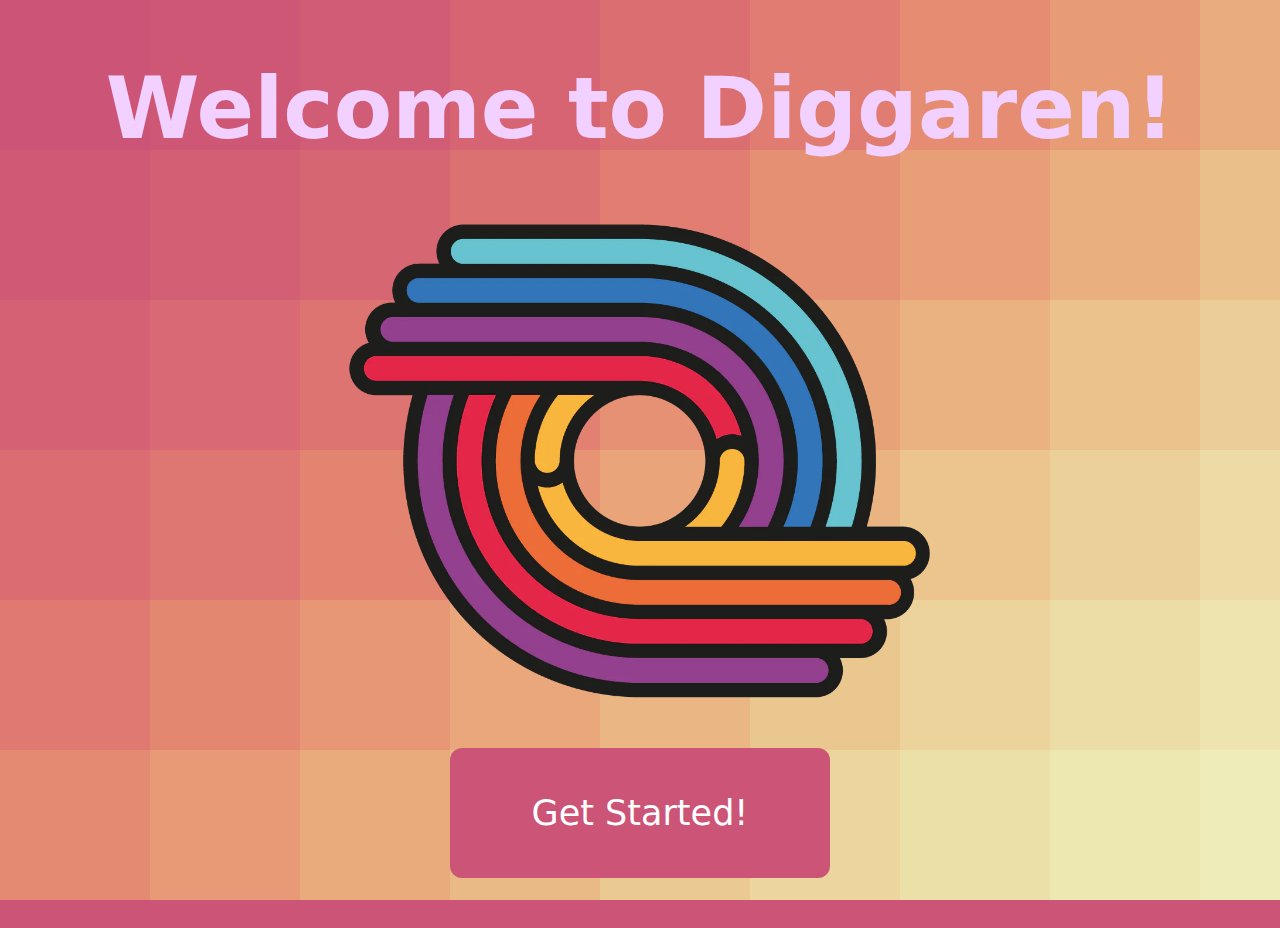
==== Diggaren/index.html @ e662197d "Add files via upload" ====
<!DOCTYPE html>
<html lang="sv">
  <head>
    <meta charset="utf-8">
    <link href="static/style.css" rel="stylesheet">
    <title>Diggaren</title>
  </head>
  <body>
    <main>
        <div class="container">
            <header>
                <h1>Welcome to Diggaren!</h1>
            </header>
        </div>

        <div class="image1">
            <img src="views/be-with-records.v2.webp" alt="record">

        </div>

        <div id="button">
            <a href="home.html" class="button">Get Started!</a>
        </div>
    </main>
  </body>
</html>
---- Diggaren/static/style.css ----
/*Startsida*/

body {
    background-color: #cc5577;
    background-image: url("data:image/svg+xml,%3Csvg xmlns='http://www.w3.org/2000/svg' width='100%25' height='100%25' viewBox='0 0 100 60'%3E%3Cg %3E%3Crect fill='%23cc5577' width='11' height='11'/%3E%3Crect fill='%23ce5776' x='10' width='11' height='11'/%3E%3Crect fill='%23d05a76' y='10' width='11' height='11'/%3E%3Crect fill='%23d15c75' x='20' width='11' height='11'/%3E%3Crect fill='%23d35f74' x='10' y='10' width='11' height='11'/%3E%3Crect fill='%23d46174' y='20' width='11' height='11'/%3E%3Crect fill='%23d66473' x='30' width='11' height='11'/%3E%3Crect fill='%23d76673' x='20' y='10' width='11' height='11'/%3E%3Crect fill='%23d96972' x='10' y='20' width='11' height='11'/%3E%3Crect fill='%23da6c72' y='30' width='11' height='11'/%3E%3Crect fill='%23db6e71' x='40' width='11' height='11'/%3E%3Crect fill='%23dc7171' x='30' y='10' width='11' height='11'/%3E%3Crect fill='%23dd7471' x='20' y='20' width='11' height='11'/%3E%3Crect fill='%23de7671' x='10' y='30' width='11' height='11'/%3E%3Crect fill='%23df7971' y='40' width='11' height='11'/%3E%3Crect fill='%23e07c71' x='50' width='11' height='11'/%3E%3Crect fill='%23e17e71' x='40' y='10' width='11' height='11'/%3E%3Crect fill='%23e28171' x='30' y='20' width='11' height='11'/%3E%3Crect fill='%23e38471' x='20' y='30' width='11' height='11'/%3E%3Crect fill='%23e38771' x='10' y='40' width='11' height='11'/%3E%3Crect fill='%23e48972' y='50' width='11' height='11'/%3E%3Crect fill='%23e58c72' x='60' width='11' height='11'/%3E%3Crect fill='%23e58f73' x='50' y='10' width='11' height='11'/%3E%3Crect fill='%23e69173' x='40' y='20' width='11' height='11'/%3E%3Crect fill='%23e69474' x='30' y='30' width='11' height='11'/%3E%3Crect fill='%23e79775' x='20' y='40' width='11' height='11'/%3E%3Crect fill='%23e79a75' x='10' y='50' width='11' height='11'/%3E%3Crect fill='%23e89c76' x='70' width='11' height='11'/%3E%3Crect fill='%23e89f77' x='60' y='10' width='11' height='11'/%3E%3Crect fill='%23e8a278' x='50' y='20' width='11' height='11'/%3E%3Crect fill='%23e9a47a' x='40' y='30' width='11' height='11'/%3E%3Crect fill='%23e9a77b' x='30' y='40' width='11' height='11'/%3E%3Crect fill='%23e9aa7c' x='20' y='50' width='11' height='11'/%3E%3Crect fill='%23e9ac7e' x='80' width='11' height='11'/%3E%3Crect fill='%23eaaf7f' x='70' y='10' width='11' height='11'/%3E%3Crect fill='%23eab281' x='60' y='20' width='11' height='11'/%3E%3Crect fill='%23eab482' x='50' y='30' width='11' height='11'/%3E%3Crect fill='%23eab784' x='40' y='40' width='11' height='11'/%3E%3Crect fill='%23eaba86' x='30' y='50' width='11' height='11'/%3E%3Crect fill='%23ebbc88' x='90' width='11' height='11'/%3E%3Crect fill='%23ebbf8a' x='80' y='10' width='11' height='11'/%3E%3Crect fill='%23ebc18c' x='70' y='20' width='11' height='11'/%3E%3Crect fill='%23ebc48e' x='60' y='30' width='11' height='11'/%3E%3Crect fill='%23ebc790' x='50' y='40' width='11' height='11'/%3E%3Crect fill='%23ebc992' x='40' y='50' width='11' height='11'/%3E%3Crect fill='%23ebcc94' x='90' y='10' width='11' height='11'/%3E%3Crect fill='%23ebce97' x='80' y='20' width='11' height='11'/%3E%3Crect fill='%23ebd199' x='70' y='30' width='11' height='11'/%3E%3Crect fill='%23ecd39c' x='60' y='40' width='11' height='11'/%3E%3Crect fill='%23ecd69e' x='50' y='50' width='11' height='11'/%3E%3Crect fill='%23ecd8a1' x='90' y='20' width='11' height='11'/%3E%3Crect fill='%23ecdba4' x='80' y='30' width='11' height='11'/%3E%3Crect fill='%23ecdda6' x='70' y='40' width='11' height='11'/%3E%3Crect fill='%23ece0a9' x='60' y='50' width='11' height='11'/%3E%3Crect fill='%23ede2ac' x='90' y='30' width='11' height='11'/%3E%3Crect fill='%23ede4af' x='80' y='40' width='11' height='11'/%3E%3Crect fill='%23ede7b2' x='70' y='50' width='11' height='11'/%3E%3Crect fill='%23ede9b5' x='90' y='40' width='11' height='11'/%3E%3Crect fill='%23eeecb8' x='80' y='50' width='11' height='11'/%3E%3Crect fill='%23EEB' x='90' y='50' width='11' height='11'/%3E%3C/g%3E%3C/svg%3E");
    background-attachment: fixed;
    background-size: cover;
}

.container{
    height: 200px;
    display: flex;
    align-items: center;
    justify-content: center;
    width: auto;
}

header > h1 {
    font-family:system-ui, -apple-system, BlinkMacSystemFont, 'Segoe UI', Roboto, Oxygen, Ubuntu, Cantarell, 'Open Sans', 'Helvetica Neue', sans-serif;
    font-size: 85px;
    color: rgb(242, 208, 255);
}

.image1{
    display: flex;
    margin-left: auto;
    margin-right: auto;
    align-items: center;
    justify-content: center;
    padding-bottom: 40px;
    margin-top: none;
}

img{
    width: 600px;
    height: 500px;
    margin-top: none;
}

.button {
    background-color: #cc5577; /* Green */
    border-radius: 12px;
    color: white;
    padding: 15px 32px;
    text-align: center;
    text-decoration: none;
    display: flex;
    font-size: 35px;
    font-family:system-ui, -apple-system, BlinkMacSystemFont, 'Segoe UI', Roboto, Oxygen, Ubuntu, Cantarell, 'Open Sans', 'Helvetica Neue', sans-serif;
    transition-duration: 0.5s;
    align-items: center;
    justify-content: center;
    width: 25%;
    height: 100px;
    margin: auto;
    margin-bottom: 50px;
}

.button:hover {
    background-color: #ce758e; /* Green */
    color: white;
}


/*Hem-huvudmeny*/

header > h2 {
    background-color: #ffb8cc;
    padding: 50px;
    font-size: 35px;
    font-family: system-ui, -apple-system, BlinkMacSystemFont, 'Segoe UI', Roboto, Oxygen, Ubuntu, Cantarell, 'Open Sans', 'Helvetica Neue', sans-serif;
    color: white;
    margin: auto;
    border-radius: 10px;
}


.sidenav {
    height: 100%;
    width: 200px;
    position: flex;
    margin-top: 10px;
    top: 0;
    left: 0;
    background-color: rgb(255, 255, 255);
    padding-top: 20px;
    font-family: system-ui, -apple-system, BlinkMacSystemFont, 'Segoe UI', Roboto, Oxygen, Ubuntu, Cantarell, 'Open Sans', 'Helvetica Neue', sans-serif;
    border-radius: 10px;
    float: left;
}
  

.sidenav a {
    padding: 6px 8px 6px 16px;
    text-decoration: none;
    font-size: 20px;
    color: #000000;
    display: block;
    border: none;
    background: none;
    width:100%;
    text-align: left;
    cursor: pointer;
    outline: none;
}
  

.sidenav a:hover {
    color: #a1a1a1;
}


  
  /* Main content */
.main {
    margin-left: 200px; /* Same as the width of the sidenav */
    font-size: 20px; /* Increased text to enable scrolling */
    padding: 0px 10px;
}
  
.active {
    background-color: #fca4a4;
    color: white;
}
  


footer{
    position: absolute;
    margin-top: 10px;
    left: 0;
    bottom: 0;
    max-width: 100%;
    background-color: #ffb8cc;
    color: white;
    text-align: center;
    padding: 20px;
    border-radius: 10px;

}

/* radio buttons */

.radiobtns {
    display: grid;
    border:1px solid #000;
    grid-gap: 10px;
    grid-template-columns: repeat(auto-fill, minmax(100px,1fr) minmax(200px,2fr));
}

.radiobtns > button {
    background-color: #444;
    color: #fff;
    border-radius: 5px;
    padding: 20px;
    font-size: 150%;
}

.radiobtns, button:hover {
    background-color: #ff9ab6;
    color: white;
}
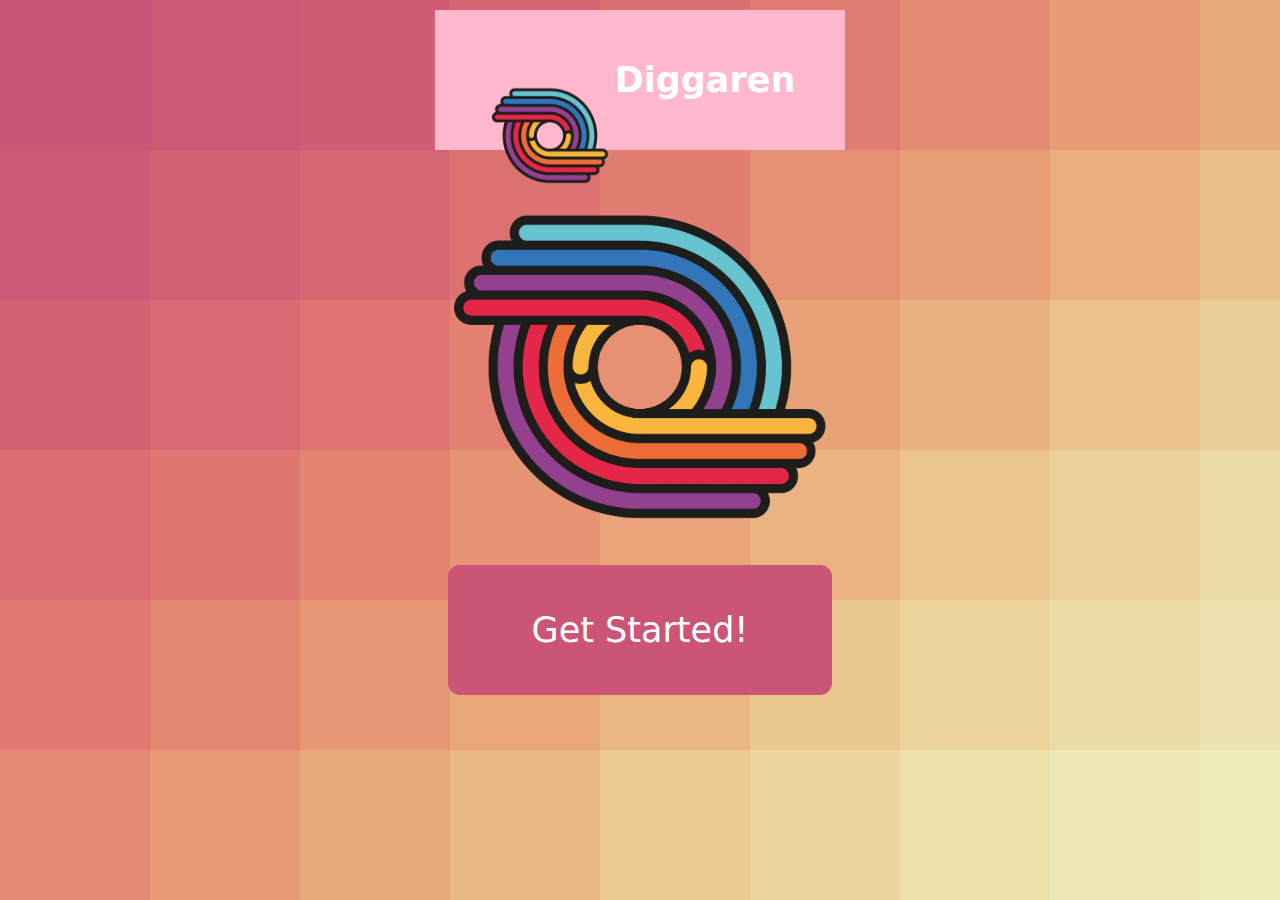
==== commit 181474dd: "Add files via upload" ====
--- a/Diggaren/index.html
+++ b/Diggaren/index.html
@@ -9,7 +9,9 @@
     <main>
         <div class="container">
             <header>
-                <h1>Welcome to Diggaren!</h1>
+              <h2>Diggaren
+              <img id ="headerimg" src="views/be-with-records.v2.webp">
+              </h2> 
             </header>
         </div>
 
--- a/Diggaren/static/style.css
+++ b/Diggaren/static/style.css
@@ -5,6 +5,7 @@
     background-image: url("data:image/svg+xml,%3Csvg xmlns='http://www.w3.org/2000/svg' width='100%25' height='100%25' viewBox='0 0 100 60'%3E%3Cg %3E%3Crect fill='%23cc5577' width='11' height='11'/%3E%3Crect fill='%23ce5776' x='10' width='11' height='11'/%3E%3Crect fill='%23d05a76' y='10' width='11' height='11'/%3E%3Crect fill='%23d15c75' x='20' width='11' height='11'/%3E%3Crect fill='%23d35f74' x='10' y='10' width='11' height='11'/%3E%3Crect fill='%23d46174' y='20' width='11' height='11'/%3E%3Crect fill='%23d66473' x='30' width='11' height='11'/%3E%3Crect fill='%23d76673' x='20' y='10' width='11' height='11'/%3E%3Crect fill='%23d96972' x='10' y='20' width='11' height='11'/%3E%3Crect fill='%23da6c72' y='30' width='11' height='11'/%3E%3Crect fill='%23db6e71' x='40' width='11' height='11'/%3E%3Crect fill='%23dc7171' x='30' y='10' width='11' height='11'/%3E%3Crect fill='%23dd7471' x='20' y='20' width='11' height='11'/%3E%3Crect fill='%23de7671' x='10' y='30' width='11' height='11'/%3E%3Crect fill='%23df7971' y='40' width='11' height='11'/%3E%3Crect fill='%23e07c71' x='50' width='11' height='11'/%3E%3Crect fill='%23e17e71' x='40' y='10' width='11' height='11'/%3E%3Crect fill='%23e28171' x='30' y='20' width='11' height='11'/%3E%3Crect fill='%23e38471' x='20' y='30' width='11' height='11'/%3E%3Crect fill='%23e38771' x='10' y='40' width='11' height='11'/%3E%3Crect fill='%23e48972' y='50' width='11' height='11'/%3E%3Crect fill='%23e58c72' x='60' width='11' height='11'/%3E%3Crect fill='%23e58f73' x='50' y='10' width='11' height='11'/%3E%3Crect fill='%23e69173' x='40' y='20' width='11' height='11'/%3E%3Crect fill='%23e69474' x='30' y='30' width='11' height='11'/%3E%3Crect fill='%23e79775' x='20' y='40' width='11' height='11'/%3E%3Crect fill='%23e79a75' x='10' y='50' width='11' height='11'/%3E%3Crect fill='%23e89c76' x='70' width='11' height='11'/%3E%3Crect fill='%23e89f77' x='60' y='10' width='11' height='11'/%3E%3Crect fill='%23e8a278' x='50' y='20' width='11' height='11'/%3E%3Crect fill='%23e9a47a' x='40' y='30' width='11' height='11'/%3E%3Crect fill='%23e9a77b' x='30' y='40' width='11' height='11'/%3E%3Crect fill='%23e9aa7c' x='20' y='50' width='11' height='11'/%3E%3Crect fill='%23e9ac7e' x='80' width='11' height='11'/%3E%3Crect fill='%23eaaf7f' x='70' y='10' width='11' height='11'/%3E%3Crect fill='%23eab281' x='60' y='20' width='11' height='11'/%3E%3Crect fill='%23eab482' x='50' y='30' width='11' height='11'/%3E%3Crect fill='%23eab784' x='40' y='40' width='11' height='11'/%3E%3Crect fill='%23eaba86' x='30' y='50' width='11' height='11'/%3E%3Crect fill='%23ebbc88' x='90' width='11' height='11'/%3E%3Crect fill='%23ebbf8a' x='80' y='10' width='11' height='11'/%3E%3Crect fill='%23ebc18c' x='70' y='20' width='11' height='11'/%3E%3Crect fill='%23ebc48e' x='60' y='30' width='11' height='11'/%3E%3Crect fill='%23ebc790' x='50' y='40' width='11' height='11'/%3E%3Crect fill='%23ebc992' x='40' y='50' width='11' height='11'/%3E%3Crect fill='%23ebcc94' x='90' y='10' width='11' height='11'/%3E%3Crect fill='%23ebce97' x='80' y='20' width='11' height='11'/%3E%3Crect fill='%23ebd199' x='70' y='30' width='11' height='11'/%3E%3Crect fill='%23ecd39c' x='60' y='40' width='11' height='11'/%3E%3Crect fill='%23ecd69e' x='50' y='50' width='11' height='11'/%3E%3Crect fill='%23ecd8a1' x='90' y='20' width='11' height='11'/%3E%3Crect fill='%23ecdba4' x='80' y='30' width='11' height='11'/%3E%3Crect fill='%23ecdda6' x='70' y='40' width='11' height='11'/%3E%3Crect fill='%23ece0a9' x='60' y='50' width='11' height='11'/%3E%3Crect fill='%23ede2ac' x='90' y='30' width='11' height='11'/%3E%3Crect fill='%23ede4af' x='80' y='40' width='11' height='11'/%3E%3Crect fill='%23ede7b2' x='70' y='50' width='11' height='11'/%3E%3Crect fill='%23ede9b5' x='90' y='40' width='11' height='11'/%3E%3Crect fill='%23eeecb8' x='80' y='50' width='11' height='11'/%3E%3Crect fill='%23EEB' x='90' y='50' width='11' height='11'/%3E%3C/g%3E%3C/svg%3E");
     background-attachment: fixed;
     background-size: cover;
+    margin: 0px;
 }
 
 .container{
@@ -17,11 +18,24 @@
 
 header > h1 {
     font-family:system-ui, -apple-system, BlinkMacSystemFont, 'Segoe UI', Roboto, Oxygen, Ubuntu, Cantarell, 'Open Sans', 'Helvetica Neue', sans-serif;
-    font-size: 85px;
+    font-size: 200px;
     color: rgb(242, 208, 255);
 }
 
-.image1{
+main > header > h2{
+    color:#ffffff;
+    font-size: 100px;
+}
+
+#headerimg{
+    width: 120px;
+    float: left;
+    border: none;
+    margin-top: 20px;
+}
+
+
+.image1 img{
     display: flex;
     margin-left: auto;
     margin-right: auto;
@@ -29,16 +43,14 @@
     justify-content: center;
     padding-bottom: 40px;
     margin-top: none;
-}
-
-img{
-    width: 600px;
-    height: 500px;
-    margin-top: none;
-}
+    border: none;
+    width: 30%;
+    height: 30%;
+}
+
 
 .button {
-    background-color: #cc5577; /* Green */
+    background-color: #cc5577;
     border-radius: 12px;
     color: white;
     padding: 15px 32px;
@@ -57,7 +69,7 @@
 }
 
 .button:hover {
-    background-color: #ce758e; /* Green */
+    background-color: #ce758e; 
     color: white;
 }
 
@@ -71,15 +83,17 @@
     font-family: system-ui, -apple-system, BlinkMacSystemFont, 'Segoe UI', Roboto, Oxygen, Ubuntu, Cantarell, 'Open Sans', 'Helvetica Neue', sans-serif;
     color: white;
     margin: auto;
-    border-radius: 10px;
-}
-
+}
+
+/*Navigation*/
 
 .sidenav {
     height: 100%;
     width: 200px;
     position: flex;
     margin-top: 10px;
+    margin-right: 10px;
+    margin-left: 10px;
     top: 0;
     left: 0;
     background-color: rgb(255, 255, 255);
@@ -109,43 +123,35 @@
     color: #a1a1a1;
 }
 
-
-  
-  /* Main content */
-.main {
-    margin-left: 200px; /* Same as the width of the sidenav */
-    font-size: 20px; /* Increased text to enable scrolling */
-    padding: 0px 10px;
-}
-  
-.active {
-    background-color: #fca4a4;
-    color: white;
-}
-  
-
-
+/*footer*/
 footer{
-    position: absolute;
-    margin-top: 10px;
-    left: 0;
+    background-color: #ffb8cc;
+    position: relative;
+    float: left;
     bottom: 0;
-    max-width: 100%;
-    background-color: #ffb8cc;
-    color: white;
+    width: 100%;
+    height: 120px;
+    padding: 3px;
+    color: #FFF;
+    -webkit-box-sizing: border-box;
+    -moz-box-sizing: border-box;
+    box-sizing: border-box;
     text-align: center;
-    padding: 20px;
-    border-radius: 10px;
-
-}
-
-/* radio buttons */
+    font-size: xx-large;
+    font-family: system-ui, -apple-system, BlinkMacSystemFont, 'Segoe UI', Roboto, Oxygen, Ubuntu, Cantarell, 'Open Sans', 'Helvetica Neue', sans-serif;
+}
+
+/* radio knappar */
 
 .radiobtns {
+    float: left;
     display: grid;
-    border:1px solid #000;
     grid-gap: 10px;
     grid-template-columns: repeat(auto-fill, minmax(100px,1fr) minmax(200px,2fr));
+    background-color: inherit;
+    padding: 10px;
+    margin: 10px;
+    border-radius: 10px;
 }
 
 .radiobtns > button {
@@ -161,4 +167,65 @@
     color: white;
 }
 
-
+/*spotify ram*/
+
+#spotifyframe{ 
+    width: 50%;
+    float: left;
+    margin: 10px;
+    padding: 20px;
+    font-family: system-ui, -apple-system, BlinkMacSystemFont, 'Segoe UI', Roboto, Oxygen, Ubuntu, Cantarell, 'Open Sans', 'Helvetica Neue', sans-serif;
+    font-weight: 700;
+    border-radius: 10px;
+    box-shadow: 5px 10px 10px rgb(75, 75, 75);
+}
+
+/*API dokumentationssida*/
+
+#api{ 
+    display: flex;
+    justify-content: center;
+    align-items: center;
+    background-color: white;
+    margin-top: 10px;
+    margin-bottom: 10px;
+    padding: 20px;
+    font-family: system-ui, -apple-system, BlinkMacSystemFont, 'Segoe UI', Roboto, Oxygen, Ubuntu, Cantarell, 'Open Sans', 'Helvetica Neue', sans-serif;
+    border-radius: 10px;
+}
+
+h3{
+    color:#a1a1a1
+}
+
+img{
+    border: 1px solid #ddd;
+    border-radius: 4px;
+    padding: 5px;
+    width: 75%;
+    height: 50%;
+
+}
+
+/*om oss*/
+
+.Homeinfo{
+    font-family: system-ui, -apple-system, BlinkMacSystemFont, 'Segoe UI', Roboto, Oxygen, Ubuntu, Cantarell, 'Open Sans', 'Helvetica Neue', sans-serif;
+    background-color: #ff9ab6;;
+    margin: 10px;
+    padding: 40px;
+    float: left;
+    display: flex;
+    justify-content: center;
+    align-items: center;
+    width: 50%;
+    font-size: xx-large;
+    border-radius: 10px;
+}
+
+
+
+
+
+
+
